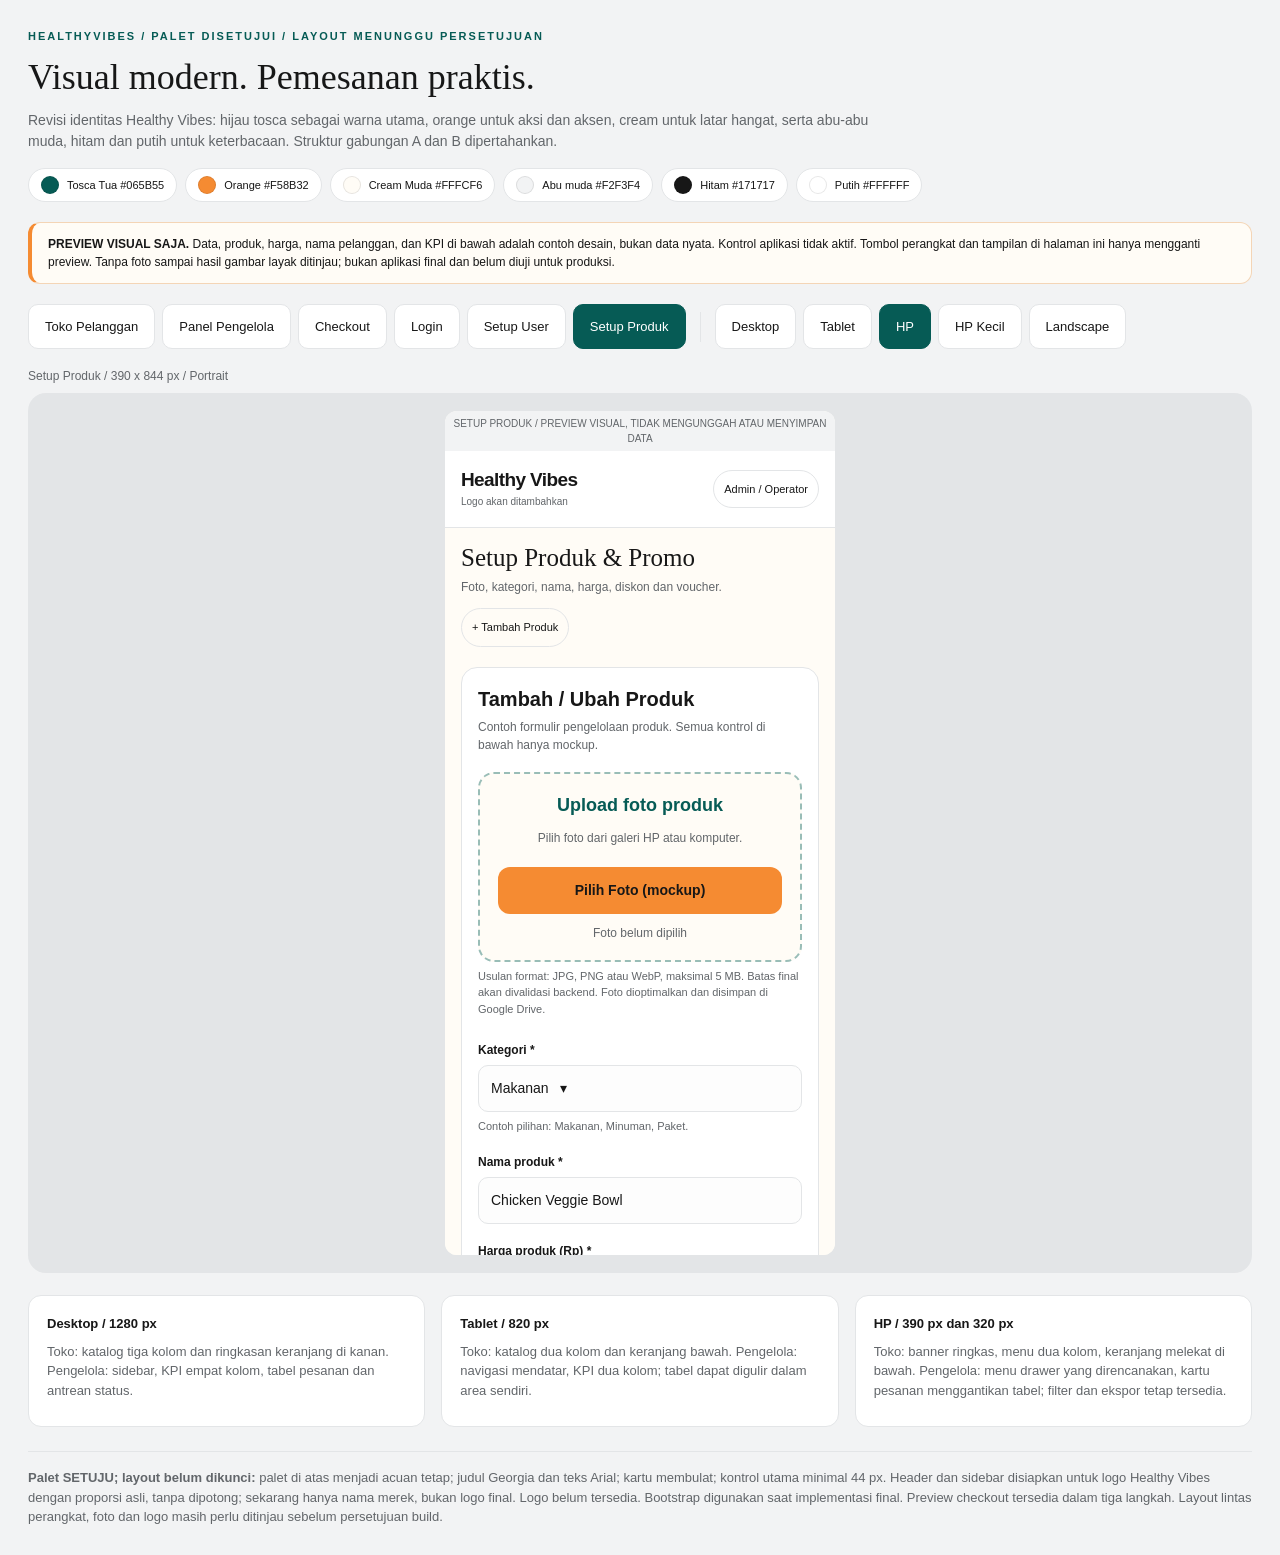
==== preview-gabungan-responsive.html @ 2e84231e "update update" ====
<!doctype html>
<html lang="id">
<head>
<meta charset="utf-8">
<meta name="viewport" content="width=device-width, initial-scale=1">
<title>HealthyVibes | Preview Gabungan Responsive</title>
<style>
:root{--green:#065b55;--orange:#f58b32;--ink:#171717;--muted:#62666a;--cream:#fffcf6;--line:#e3e5e7}
*{box-sizing:border-box}body{margin:0;font-family:Arial,Helvetica,sans-serif;background:#f2f3f4;color:var(--ink);line-height:1.5}
button{font:inherit;cursor:pointer}button:focus-visible{outline:3px solid var(--orange);outline-offset:3px}
.review{max-width:1440px;margin:auto;padding:28px}.eyebrow{font-size:11px;letter-spacing:2px;text-transform:uppercase;color:var(--green);font-weight:bold}
h1{font:36px/1.15 Georgia,serif;margin:12px 0}p{margin:8px 0}
.intro{max-width:850px;color:var(--muted);font-size:14px}.notice{padding:12px 16px;background:var(--cream);border:1px solid #f4d5b6;border-left:4px solid var(--orange);border-radius:12px;font-size:12px;margin:20px 0}
.toolbar{display:flex;gap:10px;align-items:center;flex-wrap:wrap;margin:18px 0}
.toolbar button{border:1px solid var(--line);background:white;border-radius:10px;padding:12px 16px;min-height:44px;font-size:13px;color:var(--ink)}
.toolbar button[aria-pressed=true]{background:var(--green);color:white;border-color:var(--green)}
.group{display:flex;gap:7px;flex-wrap:wrap}.separator{width:1px;height:30px;background:var(--line);margin:0 4px}
#size-label{font-size:12px;color:var(--muted)}.stage{padding:18px;background:#e3e5e7;border-radius:18px;overflow:hidden}
#frame-wrap{position:relative;margin:auto;max-width:100%}iframe{display:block;border:0;background:var(--cream);border-radius:12px;transform-origin:top left}
.notes{display:grid;grid-template-columns:repeat(3,1fr);gap:16px;margin-top:22px}.note{padding:18px;border:1px solid var(--line);border-radius:13px;background:white;font-size:13px}
.note strong{display:block;margin-bottom:6px}.note p{color:var(--muted)}
.baseline{margin-top:24px;padding-top:16px;border-top:1px solid var(--line);font-size:13px;color:var(--muted)}
.palette{display:flex;flex-wrap:wrap;gap:8px;margin:16px 0}.swatch{display:flex;align-items:center;gap:8px;background:white;border:1px solid var(--line);border-radius:20px;padding:7px 12px;font-size:11px}
.swatch i{width:18px;height:18px;border-radius:50%;background:var(--color);border:1px solid #00000018}
@media(max-width:650px){.review{padding:18px 12px}h1{font-size:28px}.notes{grid-template-columns:1fr}.stage{padding:8px}.separator{display:none}.toolbar button{padding:11px 12px}}
</style>
</head>
<body>
<main class="review">
  <div class="eyebrow">HealthyVibes / Palet Disetujui / Layout Menunggu Persetujuan</div>
  <h1>Visual modern. Pemesanan praktis.</h1>
  <p class="intro">Revisi identitas Healthy Vibes: hijau tosca sebagai warna utama, orange untuk aksi dan aksen, cream untuk latar hangat, serta abu-abu muda, hitam dan putih untuk keterbacaan. Struktur gabungan A dan B dipertahankan.</p>
  <div class="palette" aria-label="Palet warna yang disetujui">
    <span class="swatch"><i style="--color:#065b55"></i>Tosca Tua #065B55</span>
    <span class="swatch"><i style="--color:#f58b32"></i>Orange #F58B32</span>
    <span class="swatch"><i style="--color:#fffcf6"></i>Cream Muda #FFFCF6</span>
    <span class="swatch"><i style="--color:#f2f3f4"></i>Abu muda #F2F3F4</span>
    <span class="swatch"><i style="--color:#171717"></i>Hitam #171717</span>
    <span class="swatch"><i style="--color:#ffffff"></i>Putih #FFFFFF</span>
  </div>
  <div class="notice"><strong>PREVIEW VISUAL SAJA.</strong> Data, produk, harga, nama pelanggan, dan KPI di bawah adalah contoh desain, bukan data nyata. Kontrol aplikasi tidak aktif. Tombol perangkat dan tampilan di halaman ini hanya mengganti preview. Tanpa foto sampai hasil gambar layak ditinjau; bukan aplikasi final dan belum diuji untuk produksi.</div>
  <div class="toolbar">
    <div class="group" aria-label="Pilih tampilan">
      <button type="button" data-mode="shop" aria-pressed="true">Toko Pelanggan</button>
      <button type="button" data-mode="admin" aria-pressed="false">Panel Pengelola</button>
      <button type="button" data-mode="checkout" aria-pressed="false">Checkout</button>
      <button type="button" data-mode="login" aria-pressed="false">Login</button>
      <button type="button" data-mode="users" aria-pressed="false">Setup User</button>
      <button type="button" data-mode="productSetup" aria-pressed="false">Setup Produk</button>
    </div>
    <span class="separator"></span>
    <div class="group" aria-label="Pilih ukuran perangkat">
      <button type="button" data-device="desktop" aria-pressed="false">Desktop</button>
      <button type="button" data-device="tablet" aria-pressed="false">Tablet</button>
      <button type="button" data-device="mobile" aria-pressed="true">HP</button>
      <button type="button" data-device="small" aria-pressed="false">HP Kecil</button>
      <button type="button" id="rotate" aria-pressed="false">Landscape</button>
    </div>
  </div>
  <div id="checkout-tools" hidden>
    <p class="intro">Pilih langkah dan contoh skenario untuk menilai desain. Tidak ada data yang dikirim, pembayaran atau pesanan nyata.</p>
    <div class="toolbar">
      <div class="group" aria-label="Langkah checkout">
        <button type="button" data-step="1" aria-pressed="true">1. Penerima</button>
        <button type="button" data-step="2" aria-pressed="false">2. Pembayaran</button>
        <button type="button" data-step="3" aria-pressed="false">3. Tinjau Pesanan</button>
      </div>
      <div class="group" aria-label="Contoh skenario">
        <button type="button" data-scenario="preorder" aria-pressed="true">Preorder / Antar</button>
        <button type="button" data-scenario="direct" aria-pressed="false">Langsung / Ambil</button>
      </div>
    </div>
  </div>
  <p id="size-label" aria-live="polite"></p>
  <div class="stage"><div id="frame-wrap"><iframe id="preview" title="Preview toko pelanggan ukuran HP"></iframe></div></div>
  <div class="notes">
    <div class="note"><strong>Desktop / 1280 px</strong><p>Toko: katalog tiga kolom dan ringkasan keranjang di kanan. Pengelola: sidebar, KPI empat kolom, tabel pesanan dan antrean status.</p></div>
    <div class="note"><strong>Tablet / 820 px</strong><p>Toko: katalog dua kolom dan keranjang bawah. Pengelola: navigasi mendatar, KPI dua kolom; tabel dapat digulir dalam area sendiri.</p></div>
    <div class="note"><strong>HP / 390 px dan 320 px</strong><p>Toko: banner ringkas, menu dua kolom, keranjang melekat di bawah. Pengelola: menu drawer yang direncanakan, kartu pesanan menggantikan tabel; filter dan ekspor tetap tersedia.</p></div>
  </div>
  <div class="baseline"><strong>Palet SETUJU; layout belum dikunci:</strong> palet di atas menjadi acuan tetap; judul Georgia dan teks Arial; kartu membulat; kontrol utama minimal 44 px. Header dan sidebar disiapkan untuk logo Healthy Vibes dengan proporsi asli, tanpa dipotong; sekarang hanya nama merek, bukan logo final. Logo belum tersedia. Bootstrap digunakan saat implementasi final. Preview checkout tersedia dalam tiga langkah. Layout lintas perangkat, foto dan logo masih perlu ditinjau sebelum persetujuan build.</div>
</main>
<script>
// This script renders visual mockups only; it has no order or database operations.
const shared = `
  :root{--green:#065b55;--orange:#f58b32;--ink:#171717;--muted:#62666a;--cream:#fffcf6;--line:#e3e5e7}
  *{box-sizing:border-box}body{margin:0;background:var(--cream);color:var(--ink);font:14px/1.5 Arial,Helvetica,sans-serif}
  h1,h2,h3,p{margin:0}small{font-size:12px;color:var(--muted)}.brand{font:26px Georgia,serif;letter-spacing:-1px}
  .header{display:flex;align-items:center;justify-content:space-between;gap:12px;padding:18px 28px;background:#fffdf7;border-bottom:1px solid var(--line)}
  .nav{display:flex;gap:24px;font-size:13px}.pill{border:1px solid var(--line);border-radius:24px;padding:10px 15px;font-size:12px}
  .mock-label{background:#e9efdf;text-align:center;font-size:10px;padding:5px;color:#466039}
  .content{max-width:1200px;margin:auto;padding:26px}.hero{background:var(--green);color:#fffdf0;border-radius:20px;padding:25px 30px;margin-bottom:22px}
  .hero small{color:#d7e5be;letter-spacing:1.5px;text-transform:uppercase;font-size:10px}.hero h1{font:36px/1.12 Georgia,serif;margin:8px 0}.hero p{font-size:13px;color:#e0e9d7}
  .layout{display:grid;grid-template-columns:minmax(0,1fr) 290px;gap:24px;align-items:start}
  .controls{display:flex;align-items:center;gap:12px;flex-wrap:wrap;margin-bottom:10px}.toggle{display:flex;border:1px solid var(--line);background:white;padding:4px;border-radius:12px}
  .choice{padding:11px 16px;min-height:44px;border-radius:8px;font-size:13px}.active{background:var(--green);color:white}.delivery{font-size:12px;color:var(--green)}
  .cutoff{padding:10px 12px;background:#f5ecd8;border-radius:10px;font-size:12px;color:#655334;margin-bottom:16px}
  .search{padding:13px 15px;border:1px solid var(--line);border-radius:12px;background:white;color:var(--muted);margin-bottom:12px;min-height:46px}
  .chips{display:flex;gap:8px;flex-wrap:wrap;margin-bottom:20px}.chip{border:1px solid var(--line);border-radius:22px;padding:11px 15px;font-size:12px;min-height:44px;background:white}
  .chip.selected{background:#e8efdc;border-color:#ccdbbe;color:var(--green);font-weight:bold}
  .section-title{display:flex;justify-content:space-between;gap:10px;align-items:center;margin-bottom:12px}.section-title h2{font-size:20px}
  .products{display:grid;grid-template-columns:repeat(3,minmax(0,1fr));gap:12px}
  .product{border:1px solid var(--line);border-radius:14px;background:#fffdf8;padding:18px;min-width:0}
  .category{font-size:10px;text-transform:uppercase;letter-spacing:1px;color:var(--green)}
  .product h3{font-size:16px;line-height:1.4;margin:8px 0}.product p{font-size:12px;color:var(--muted);margin-bottom:15px}
  .price{display:flex;align-items:center;justify-content:space-between;gap:5px;font-size:14px;font-weight:bold}
  .plus{display:grid;place-items:center;min-width:44px;height:44px;border-radius:12px;background:#e7efdb;color:var(--green);font-size:23px}
  .basket{border:1px solid var(--line);border-radius:16px;background:white;padding:20px;position:sticky;top:16px}
  .basket h2{font:23px Georgia,serif;margin-bottom:18px}.basket-line{display:flex;justify-content:space-between;gap:12px;font-size:13px;padding:10px 0;border-bottom:1px solid var(--line)}
  .total{display:flex;justify-content:space-between;margin:16px 0 4px}.cta{display:block;text-align:center;border-radius:12px;background:var(--green);color:white;padding:13px 16px;font-weight:bold;margin-top:16px;min-height:46px}
  .payment{font-size:12px;color:var(--muted);margin-top:18px}.mobile-cart,.mobile-nav{display:none}
  .admin-shell{display:grid;grid-template-columns:205px minmax(0,1fr);min-height:100vh}.sidebar{background:var(--green);color:white;padding:24px 16px}
  .sidebar .brand{margin-bottom:34px}.side-item{padding:13px;border-radius:10px;margin-bottom:8px;font-size:13px}.side-item.on{background:#ffffff1c;font-weight:bold}
  .admin-content{padding:28px;min-width:0}.admin-heading{display:flex;justify-content:space-between;gap:12px;align-items:center;margin-bottom:20px}
  .admin-heading h1{font:30px Georgia,serif}.admin-heading p{font-size:12px;color:var(--muted);margin-top:6px}
  .kpis{display:grid;grid-template-columns:repeat(4,minmax(0,1fr));gap:12px;margin-bottom:22px}
  .kpi{padding:18px;background:white;border:1px solid var(--line);border-radius:14px}.kpi strong{font-size:25px;display:block;margin-top:8px}.kpi small{display:block}
  .work{display:grid;grid-template-columns:minmax(0,1fr) 240px;gap:20px}.panel{background:white;border:1px solid var(--line);border-radius:14px;padding:18px;min-width:0}
  .panel h2{font-size:18px;margin-bottom:14px}.filters{display:flex;gap:8px;flex-wrap:wrap;margin-bottom:15px}
  .filter{font-size:12px;min-height:44px;padding:12px;border:1px solid var(--line);border-radius:8px}
  .table-wrap{overflow-x:auto}table{width:100%;border-collapse:collapse;white-space:nowrap;font-size:12px}th,td{padding:14px 10px;text-align:left;border-bottom:1px solid var(--line)}
  th{background:#f4f6ee;color:#56664f}.badge{background:#eaf0dd;color:#426137;border-radius:16px;padding:5px 9px;font-size:11px}.badge.wait{background:#fff1d4;color:#7c5d1d}
  .queue{padding:14px;background:#f7f8f0;border:1px solid var(--line);border-radius:10px;margin-bottom:10px}.queue b{font-size:13px;display:block}.queue small{display:block;margin-top:5px}
  .admin-cards,.compact-header,.tablet-nav{display:none}
  @media(max-width:1050px){.products{grid-template-columns:repeat(2,minmax(0,1fr))}.layout{grid-template-columns:1fr}.basket{display:none}
  .content{padding-bottom:125px}.mobile-cart{position:fixed;bottom:48px;left:18px;right:18px;padding:12px 16px;display:flex;justify-content:space-between;gap:12px;align-items:center;background:var(--green);color:white;border-radius:13px}
  .mobile-cart small{color:#e1ead6;font-size:11px}.mobile-cart .continue{background:#ffffff19;padding:10px 14px;min-height:44px;border-radius:9px;font-size:12px;font-weight:bold}
  .mobile-nav{display:flex;position:fixed;bottom:0;left:0;right:0;height:48px;align-items:center;justify-content:space-around;background:#fffdf7;border-top:1px solid var(--line);font-size:12px}
  .admin-shell{grid-template-columns:1fr}.sidebar{display:none}.tablet-nav{display:flex;gap:20px;padding:13px 24px;background:var(--green);color:white;font-size:12px;flex-wrap:wrap}
  .kpis{grid-template-columns:repeat(2,minmax(0,1fr))}.work{grid-template-columns:1fr}.admin-content{padding:22px}.nav{gap:14px}.compact-header{display:flex;padding:18px 24px;justify-content:space-between;border-bottom:1px solid var(--line)}
  }
  @media(max-width:600px){.header{padding:16px}.brand{font-size:23px}.nav{display:none}.pill{font-size:11px;padding:10px}
  .content{padding:16px 14px 142px}.hero{padding:19px 20px;border-radius:16px;margin-bottom:18px}.hero h1{font-size:30px}.hero p{font-size:12px}
  .choice{padding:11px 12px;font-size:12px}.toggle{width:100%}.choice{flex:1;text-align:center}.delivery{padding:4px 0}
  .product{padding:12px}.product h3{font-size:14px}.product p{font-size:11px}.price{font-size:12px}.section-title h2{font-size:18px}
  .section-title small{font-size:10px}.chips{gap:6px}.chip{padding:10px 12px;font-size:11px}.cutoff{font-size:11px}
  .mobile-cart{left:10px;right:10px}.mobile-cart b{font-size:13px}.mobile-cart .continue{padding:11px 12px}
  .tablet-nav{display:none}.compact-header{padding:16px}.admin-content{padding:16px}.admin-heading{align-items:start}.admin-heading h1{font-size:25px}
  .kpi{padding:14px}.kpi strong{font-size:21px}.kpi small{font-size:11px}.table-wrap{display:none}.admin-cards{display:grid;gap:12px}
  .order-card{border:1px solid var(--line);border-radius:12px;padding:14px}.order-top{display:flex;justify-content:space-between;gap:8px;align-items:center;font-size:13px}
  .order-card p{margin:8px 0;font-size:12px}.order-card small{font-size:11px}.order-action{min-height:44px;display:flex;align-items:center;color:var(--green);font-size:12px;font-weight:bold;margin-top:8px}
  .panel{padding:14px}.admin-content .payment{font-size:11px}.filter{flex:1;min-width:110px}
  }
  @media(max-width:350px){.price{flex-wrap:wrap}.price .plus{margin-left:auto}.product h3{font-size:13px}.chips{gap:4px}.chip{padding:10px}.hero h1{font-size:27px}}
  .brand{display:flex;flex-direction:column;justify-content:center;flex-shrink:0;min-height:44px;font:700 21px/1.15 Arial,Helvetica,sans-serif;letter-spacing:-.6px}
  .brand .brand-note{font:10px/1.4 Arial,Helvetica,sans-serif;letter-spacing:0;color:var(--muted);margin-top:4px}
  .brand img{max-width:150px;max-height:48px;object-fit:contain}
  .header,.compact-header,.mobile-nav{background:white}
  .mock-label{background:#f2f3f4;color:var(--muted)}
  .hero{color:white;border-top:4px solid var(--orange)}
  .hero small{color:white}.hero p{color:#e5f5f3}
  .cutoff{background:var(--cream);color:#7b4011;border:1px solid #f4d5b6;border-left:4px solid var(--orange)}
  .chip.selected{background:#e1f3f0;border-color:#a7d6d1}
  .product{background:white}.plus{background:var(--orange);color:var(--ink)}
  .cta{background:var(--orange);color:var(--ink)}
  .sidebar .brand-note{color:#e5f5f3}.side-item.on{border-left:3px solid var(--orange)}
  th,.queue{background:#f2f3f4}th{color:var(--muted)}
  .badge{background:#e1f3f0;color:#08635e}.badge.wait{background:#fff0df;color:#7b4011}
  .mobile-cart small{color:#e5f5f3}.mobile-cart .continue{background:var(--orange);color:var(--ink)}
  .mobile-nav b{color:var(--green)}
  @media(max-width:600px){.brand{font-size:19px}.brand img{max-width:130px;max-height:44px}}
  .checkout-content{max-width:1050px}.checkout-title{font:30px Georgia,serif;margin-bottom:8px}
  .progress{display:flex;gap:10px;flex-wrap:wrap;margin:18px 0}.progress span{padding:10px 12px;border:1px solid var(--line);border-radius:20px;font-size:12px;background:white}
  .progress .current{background:var(--green);color:white;border-color:var(--green)}
  .checkout-layout{display:grid;grid-template-columns:minmax(0,1fr) 290px;gap:22px;align-items:start}
  .checkout-panel{padding:22px;background:white;border:1px solid var(--line);border-radius:16px}
  .checkout-panel h2{font-size:20px;margin-bottom:16px}.fields{display:grid;grid-template-columns:1fr 1fr;gap:16px}
  .field{font-size:12px;min-width:0}.field b{display:block;margin-bottom:6px}.field.wide{grid-column:1/-1}
  .input-demo{border:1px solid var(--line);border-radius:10px;min-height:46px;padding:12px;font-size:14px;background:#fdfdfd}
  .input-demo.address{min-height:78px}.hint{font-size:11px;color:var(--muted);margin-top:6px}
  .option{padding:15px;border:1px solid var(--line);border-radius:12px;margin-bottom:12px}.option.selected{border:2px solid var(--green);background:#f3faf8}
  .option b{display:block;font-size:14px}.option p{font-size:12px;color:var(--muted);margin-top:5px}
  .option.unavailable{background:#f2f3f4}.checkout-summary{background:white;border:1px solid var(--line);padding:20px;border-radius:16px}
  .checkout-summary h2{font-size:18px;margin-bottom:14px}.summary-item{padding:11px 0;border-bottom:1px solid var(--line);font-size:13px}
  .summary-row{display:flex;justify-content:space-between;gap:10px;padding:8px 0;font-size:13px}.summary-row.grand{font-weight:bold;font-size:17px;border-top:1px solid var(--line);margin-top:8px;padding-top:14px}
  .review-section{border-bottom:1px solid var(--line);padding:14px 0}.review-section b{display:block;font-size:13px}.review-section p{font-size:13px;margin:5px 0}
  .checkout-actions{display:flex;gap:10px;margin-top:18px}.checkout-actions span{padding:12px 16px;min-height:46px;border:1px solid var(--line);border-radius:10px;text-align:center;font-size:13px}
  .checkout-actions .forward{background:var(--orange);color:var(--ink);border-color:var(--orange);font-weight:bold;flex:1}
  .privacy{font-size:11px;color:var(--muted);margin-top:14px}
  @media(max-width:800px){.checkout-layout{grid-template-columns:1fr}.checkout-summary{order:2}}
  @media(max-width:600px){.checkout-content{padding-bottom:24px}.checkout-title{font-size:26px}.checkout-panel,.checkout-summary{padding:16px}.fields{grid-template-columns:1fr}.progress{gap:6px}.progress span{padding:8px;font-size:11px}}
  .login-layout{display:grid;grid-template-columns:1fr 1fr;gap:40px;max-width:960px;margin:40px auto;padding:26px;align-items:center}
  .login-story{background:var(--green);border-top:4px solid var(--orange);color:white;padding:36px;border-radius:20px}
  .login-story h1{font:34px/1.2 Georgia,serif;margin:18px 0}.login-story p{font-size:14px;color:#e5f5f3}
  .login-story .brand-note{color:#e5f5f3}.login-form h2{font:28px Georgia,serif;margin-bottom:12px}
  .login-form .field{margin-top:18px}.login-form .cta{margin-top:22px}
  .user-layout{display:grid;grid-template-columns:minmax(0,1fr) 330px;gap:20px;align-items:start}
  .account-actions{display:flex;gap:8px;flex-wrap:wrap;margin-top:10px}
  .account-actions span{min-height:44px;display:flex;align-items:center;padding:8px 10px;border:1px solid var(--line);border-radius:8px;font-size:12px}
  .users-form .field{margin-bottom:15px}.role-note{padding:12px;background:var(--cream);border:1px solid var(--line);border-radius:10px;font-size:12px}
  @media(max-width:1050px){.user-layout{grid-template-columns:1fr}}
  @media(max-width:600px){.login-layout{grid-template-columns:1fr;padding:16px;margin:0;gap:20px}.login-story{padding:22px}.login-story h1{font-size:27px;margin:12px 0}}
  .product-setup{max-width:1180px;margin:auto}.product-editor{display:grid;grid-template-columns:280px minmax(0,1fr);gap:24px}
  .upload-area{border:2px dashed #99bdb7;border-radius:16px;background:var(--cream);padding:26px 18px;text-align:center;min-height:210px;display:flex;flex-direction:column;justify-content:center}
  .upload-area strong{font-size:18px;color:var(--green)}.upload-area p{font-size:12px;color:var(--muted);margin:10px 0}
  .upload-area .cta{margin:10px 0}.product-editor .field{margin-bottom:18px}
  .catalog-preview{margin-top:22px;padding-top:18px;border-top:1px solid var(--line)}
  .catalog-preview h3{font-size:14px;margin-bottom:12px}.product-setup .product{background:var(--cream)}
  .setup-list{margin-top:24px}.setup-list .table-wrap{display:block}.editor-title{margin-bottom:18px}
  .editor-title h2{margin-bottom:4px}.editor-title p{font-size:12px;color:var(--muted)}
  @media(max-width:800px){.product-editor{grid-template-columns:1fr}.upload-area{min-height:170px}}
  @media(max-width:600px){.setup-list .table-wrap{display:none}.product-setup .admin-heading{flex-wrap:wrap}.upload-area{padding:18px}}
  .promo-box{border:1px solid var(--line);border-left:4px solid var(--orange);border-radius:12px;padding:16px;margin:18px 0;background:var(--cream)}
  .promo-box h3{font-size:16px;margin-bottom:8px}.promo-fields{display:grid;grid-template-columns:1fr 1fr;gap:12px}
  .promo-fields .field{margin-bottom:0}.old-price{font-size:12px;color:var(--muted);text-decoration:line-through}.promo-price{color:var(--green)}
  @media(max-width:600px){.promo-fields{grid-template-columns:1fr}}
`;
const brand = '<span class="brand" aria-label="Healthy Vibes, logo akan ditambahkan">Healthy Vibes<span class="brand-note">Logo akan ditambahkan</span></span>';
const products = [
  ['Makanan','Chicken Veggie Bowl','Nasi merah dan sayuran','Rp35.000'],
  ['Minuman','Green Fresh Juice','Apel dan bayam','Rp22.000'],
  ['Paket','Bowl + Fresh Juice','Makan dan minum praktis','Rp57.000'],
  ['Makanan','Salad Sayur Segar','Sayur dengan dressing terpisah','Rp28.000']
];
const orders = [
  ['HV-001','Dina','Langsung / Antar','Rp57.000','Diproses',''],
  ['HV-002','Rian','Preorder / Ambil','Rp35.000','Belum lunas','wait'],
  ['HV-003','Sari','Langsung / Ambil','Rp22.000','Siap diambil','']
];
function shop(){
return `<div class="mock-label">DATA CONTOH UNTUK DESAIN</div>
<header class="header">${brand}<nav class="nav"><b>Menu</b><span>Pesanan saya</span><span>Bantuan</span></nav><span class="pill">Diantar / Ambil sendiri</span></header>
<main class="content">
<section class="hero"><small>Makanan &amp; minuman sehat</small><h1>Sehat itu bisa nikmat.</h1><p>Pilih menu favorit. Pesan hari ini atau siapkan untuk besok.</p></section>
<div class="layout"><section>
<div class="controls"><div class="toggle"><span class="choice active">Pesan langsung</span><span class="choice">Preorder besok</span></div><span class="delivery">Diantar &middot; Atur alamat &gt;</span></div>
<div class="cutoff">Preorder besok ditutup <b>17.00 waktu toko</b>. Dibayar di muka.</div>
<div class="search">Cari makanan atau minuman...</div>
<div class="chips"><span class="chip selected">Semua</span><span class="chip">Makanan</span><span class="chip">Minuman</span><span class="chip">Paket</span></div>
<div class="section-title"><h2>Menu pilihan</h2><small>Contoh produk &amp; harga</small></div>
<div class="products">${products.map(p=>`<article class="product"><span class="category">${p[0]}</span><h3>${p[1]}</h3><p>${p[2]}</p><div class="price"><b>${p[3]}</b><span class="plus">+</span></div></article>`).join('')}</div>
<p class="payment">Transfer bank / QRIS manual atau bayar saat diterima / diambil. Pembayaran manual diverifikasi pengelola. Ketersediaan mengikuti stok dan kuota.</p>
</section><aside class="basket"><h2>Keranjang Anda</h2><small>Contoh ringkasan pesanan</small>
<div class="basket-line"><span>1 &times; Chicken Bowl</span><b>Rp35.000</b></div><div class="basket-line"><span>1 &times; Green Juice</span><b>Rp22.000</b></div>
<div class="total"><b>Subtotal</b><b>Rp57.000</b></div><small>Ongkir dihitung setelah alamat dipilih.</small><span class="cta">Lanjut checkout &gt;</span><p class="payment">Tahap berikut: data penerima, antar/ambil, pembayaran, lalu tinjau pesanan.</p></aside></div>
</main><div class="mobile-cart"><div><b>2 item &middot; Rp57.000</b><br><small>Contoh subtotal, belum ongkir</small></div><span class="continue">Keranjang &gt;</span></div>
<nav class="mobile-nav"><b>Menu</b><span>Pesanan</span><span>Bantuan</span></nav>`;
}
function admin(){
return `<div class="mock-label">PANEL PENGELOLA / SEMUA KPI DAN PESANAN ADALAH CONTOH</div>
<div class="admin-shell"><aside class="sidebar">${brand}${['Dashboard','Pesanan','Produk & Stok','Laporan','Setup User','Pengaturan','Keluar'].map((x,i)=>`<div class="side-item ${i===0?'on':''}">${x}</div>`).join('')}<small style="color:#e5f5f3">Contoh tampilan Admin. Menu final mengikuti izin pengguna.</small></aside>
<div><header class="compact-header">${brand}<span class="pill">Menu &equiv;</span></header>
<nav class="tablet-nav"><b>Dashboard</b><span>Pesanan</span><span>Produk &amp; Stok</span><span>Laporan</span><span>Setup User</span><span>Pengaturan</span><span>Keluar</span></nav>
<main class="admin-content"><div class="admin-heading"><div><h1>Ringkasan toko</h1><p>Operasional hari ini &middot; waktu lokal toko</p></div><span class="pill">Pengelola</span></div>
<div class="kpis">${[['Pesanan hari ini','12','Contoh seluruh status'],['Preorder besok','8','Contoh pesanan H-1'],['Belum lunas','3','Perlu verifikasi'],['Penjualan lunas','Rp420.000','Contoh total terverifikasi']].map(k=>`<div class="kpi"><small>${k[0]}</small><strong>${k[1]}</strong><small>${k[2]}</small></div>`).join('')}</div>
<div class="work"><section class="panel"><h2>Pesanan terbaru</h2><div class="filters"><span class="filter">Cari nomor / nama...</span><span class="filter">Periode: Hari ini</span><span class="filter">Status: Semua</span><span class="filter">Jenis: Semua</span><span class="filter">Urut: Terbaru</span><span class="filter">PDF / Excel</span></div>
<div class="table-wrap"><table><thead><tr><th>Pesanan</th><th>Pelanggan</th><th>Jenis</th><th>Total</th><th>Status</th><th>Aksi</th></tr></thead><tbody>${orders.map(o=>`<tr><td>${o[0]}</td><td>${o[1]}</td><td>${o[2]}</td><td>${o[3]}</td><td><span class="badge ${o[5]}">${o[4]}</span></td><td>Detail &gt;</td></tr>`).join('')}</tbody></table></div>
<div class="admin-cards">${orders.map(o=>`<article class="order-card"><div class="order-top"><b>${o[0]} &middot; ${o[1]}</b><span class="badge ${o[5]}">${o[4]}</span></div><p>${o[2]} &middot; <b>${o[3]}</b></p><small>Data contoh, bukan transaksi nyata</small><span class="order-action">Lihat detail / kelola &gt;</span></article>`).join('')}</div>
<p class="payment">Menampilkan 3 contoh pesanan. Hapus/ubah sesuai izin; riwayat transaksi tetap tersimpan. Ekspor mengikuti filter dan hak akses.</p></section>
<aside class="panel"><h2>Prioritas operasional</h2><div class="queue"><b>Verifikasi pembayaran</b><small>3 contoh pesanan perlu diperiksa.</small></div><div class="queue"><b>Siapkan preorder besok</b><small>Batas masuk 17.00 waktu toko.</small></div><div class="queue"><b>Periksa stok &amp; kuota</b><small>Pisahkan stok langsung dan kuota preorder.</small></div><p class="payment">Status pembayaran dan pemenuhan ditampilkan terpisah pada detail pesanan.</p></aside></div></main></div></div>`;
}
function checkout(){
  const pre=scenario==='preorder';
  const receipt=pre?'Diantar ke alamat':'Ambil sendiri di toko';
  const payment=pre?'Transfer bank / QRIS manual':'Bayar saat diambil';
  const total=pre?'Rp67.000':'Rp57.000';
  const summary=`<aside class="checkout-summary"><h2>Ringkasan pesanan</h2><small>Seluruh nilai adalah contoh desain</small>
    <div class="summary-item">1 &times; Chicken Veggie Bowl<br><b>Rp35.000</b></div>
    <div class="summary-item">1 &times; Green Fresh Juice<br><b>Rp22.000</b></div>
    <div class="summary-row"><span>Subtotal</span><b>Rp57.000</b></div>
    <div class="promo-box"><h3>Punya voucher?</h3><div class="input-demo">Masukkan kode voucher</div><span class="cta">Gunakan (mockup)</span><p class="hint">Voucher tidak dapat digabung dengan diskon produk. Belum ada voucher diterapkan. Syarat dan potongan diverifikasi backend pada aplikasi final.</p></div>
    <div class="summary-row"><span>Ongkir contoh</span><b>${pre?'Rp10.000':'Rp0'}</b></div>
    <div class="summary-row grand"><span>Total contoh</span><b>${total}</b></div>
    <p class="payment">${pre?'Preorder besok, diantar.':'Pesanan langsung, ambil sendiri.'} Total final dihitung backend sesuai produk, alamat, dan tarif toko.</p></aside>`;
  let body='';
  if(checkoutStep===1)body=`<h2>Data penerima</h2><div class="fields">
    <div class="field"><b>Nama penerima *</b><div class="input-demo">Pelanggan Contoh</div></div>
    <div class="field"><b>Nomor HP *</b><div class="input-demo">08xx xxxx xxxx</div><p class="hint">Digunakan untuk koordinasi pesanan.</p></div>
    <div class="field wide"><b>Cara menerima pesanan</b><div class="toggle"><span class="choice ${pre?'active':''}">Diantar</span><span class="choice ${pre?'':'active'}">Ambil sendiri</span></div></div>
    ${pre?`<div class="field wide"><b>Wilayah pengantaran *</b><div class="input-demo">Wilayah contoh &middot; ongkir Rp10.000</div></div>
    <div class="field wide"><b>Alamat lengkap *</b><div class="input-demo address">Alamat contoh, nomor rumah dan patokan.</div><p class="hint">Alamat wajib untuk pengantaran; wilayah harus dilayani toko.</p></div>`:
    `<div class="field wide"><b>Lokasi pengambilan</b><div class="input-demo">Healthy Vibes &middot; alamat toko akan diatur</div><p class="hint">Tidak perlu alamat pengantaran. Jam layanan mengikuti pengaturan toko.</p></div>`}
    <div class="field wide"><b>Waktu penerimaan</b><div class="input-demo">${pre?'Besok &middot; slot contoh 11.00-12.00':'Hari ini &middot; slot tersedia dari toko'}</div><p class="hint">Slot dan jam operasional ini usulan, belum ditetapkan.</p></div>
    <div class="field wide"><b>Catatan (opsional)</b><div class="input-demo address">Contoh: dressing dipisah.</div></div></div>`;
  if(checkoutStep===2)body=`<h2>Pilih pembayaran</h2>
    <div class="option ${pre?'selected':''}"><b>Transfer bank / QRIS manual</b><p>Instruksi rekening atau QRIS toko ditampilkan setelah pesanan tersimpan. Bukan pembayaran otomatis.</p></div>
    <div class="option ${pre?'unavailable':'selected'}"><b>Bayar saat ${pre?'diterima / diambil':'diambil'}</b><p>${pre?'Tidak tersedia untuk preorder: pembayaran wajib di muka.':'Tersedia untuk pesanan langsung; pengelola mencatat pembayaran yang benar-benar diterima.'}</p></div>
    <div class="cutoff">${pre?'Preorder untuk besok ditutup pukul 17.00 waktu toko.':'Pesanan langsung mengikuti stok dan jam layanan.'}</div>
    <p class="payment">Bukti transfer tidak otomatis membuat pesanan lunas. Pengelola harus memeriksa transaksi masuk. Batas pembayaran dan penahanan stok/kuota perlu disepakati dalam blueprint.</p>`;
  if(checkoutStep===3)body=`<h2>Tinjau sebelum memesan</h2>
    <div class="review-section"><b>Penerima</b><p>Pelanggan Contoh &middot; 08xx xxxx xxxx</p></div>
    <div class="review-section"><b>${receipt}</b><p>${pre?'Alamat contoh dalam wilayah yang dilayani.':'Alamat dan petunjuk lokasi toko akan ditampilkan.'}</p></div>
    <div class="review-section"><b>${pre?'Preorder besok':'Pesanan langsung hari ini'}</b><p>${pre?'Slot contoh 11.00-12.00, waktu lokal toko.':'Slot pengambilan mengikuti konfirmasi toko.'}</p></div>
    <div class="review-section"><b>Pembayaran: ${payment}</b><p>${pre?'Status awal belum lunas; instruksi pembayaran ditampilkan setelah tersimpan.':'Status awal belum lunas; dibayar saat diambil.'}</p></div>
    <div class="cutoff" style="margin-top:16px">Setelah tersimpan, pelanggan mendapat nomor pesanan dan akses status pribadi. Status pemenuhan dan pembayaran ditampilkan terpisah.</div>
    <p class="privacy">Kebijakan perubahan, pembatalan dan pembayaran perlu ditetapkan sebelum build. Pada aplikasi final, pelanggan dapat kembali memperbaiki data sebelum konfirmasi.</p>`;
  return `<div class="mock-label">CHECKOUT CONTOH / TIDAK ADA PESANAN ATAU PEMBAYARAN NYATA</div>
    <header class="header">${brand}<span class="pill">Checkout</span></header><main class="content checkout-content">
    <h1 class="checkout-title">Selesaikan pesanan Anda.</h1><small>${pre?'Contoh preorder / antar':'Contoh pesanan langsung / ambil sendiri'}</small>
    <nav class="progress">${['Penerima','Pembayaran','Tinjau pesanan'].map((s,i)=>`<span class="${checkoutStep===i+1?'current':''}">${i+1}. ${s}</span>`).join('')}</nav>
    <div class="checkout-layout"><section class="checkout-panel">${body}
    <div class="checkout-actions"><span>Kembali</span><span class="forward">${checkoutStep===3?'Buat pesanan (mockup)':'Lanjut (mockup)'}</span></div>
    <p class="privacy">Kontrol di dalam mockup tidak aktif. Ganti langkah melalui tombol di atas preview. Data pribadi tidak disimpan di halaman ini.</p>
    </section>${summary}</div></main>`;
}
function login(){
  return `<div class="mock-label">PREVIEW LOGIN / TIDAK MEMERIKSA ATAU MENYIMPAN PASSWORD</div>
    <main class="login-layout"><section class="login-story">${brand}<h1>Kelola toko.<br>Layani dengan baik.</h1><p>Akses operasional Healthy Vibes untuk Admin, Operator dan Viewer sesuai izin.</p></section>
    <section class="checkout-panel login-form"><h2>Masuk ke akun Anda</h2><small>Gunakan akun yang dibuat admin melalui Setup User.</small>
    <div class="field"><b>Username</b><div class="input-demo">Username Anda</div></div>
    <div class="field"><b>Password</b><div class="input-demo">Password Anda</div></div>
    <span class="cta">Masuk (mockup)</span>
    <p class="payment">Lupa password? Hubungi admin untuk pemulihan akun.</p>
    <p class="privacy">Rencana aplikasi final: verifikasi backend, pembatasan percobaan login, sesi kedaluwarsa dan logout. Tampilan ini bukan login aktif.</p></section></main>`;
}
function users(){
  const accounts=[['Admin Contoh','admin.contoh','Admin'],['Operator Contoh','operator.contoh','Operator'],['Viewer Contoh','viewer.contoh','Viewer']];
  return `<div class="mock-label">SETUP USER / CONTOH AKUN, BUKAN DATA PENGGUNA NYATA</div>
    <header class="header">${brand}<span class="pill">Admin &middot; Keluar</span></header>
    <main class="admin-content"><div class="admin-heading"><div><h1>Setup User</h1><p>Kelola akun dan level pengguna &middot; hanya Admin</p></div><span class="pill">+ Tambah User</span></div>
    <div class="user-layout"><section class="panel"><h2>Daftar pengguna</h2>
    <div class="filters"><span class="filter">Cari nama / username...</span><span class="filter">Level: Semua</span><span class="filter">Status: Aktif</span></div>
    <div class="table-wrap"><table><thead><tr><th>Nama</th><th>Username</th><th>Level</th><th>Status</th><th>Aksi</th></tr></thead><tbody>
    ${accounts.map(a=>`<tr><td>${a[0]}</td><td>${a[1]}</td><td>${a[2]}</td><td><span class="badge">Aktif</span></td><td>Ubah / Reset / Nonaktifkan</td></tr>`).join('')}</tbody></table></div>
    <div class="admin-cards">${accounts.map(a=>`<article class="order-card"><div class="order-top"><b>${a[0]}</b><span class="badge">${a[2]}</span></div><p>${a[1]} &middot; Aktif</p><div class="account-actions"><span>Ubah</span><span>Reset Password</span><span>Nonaktifkan</span></div></article>`).join('')}</div>
    <p class="privacy">Rencana keamanan: perubahan izin dan penonaktifan diperiksa backend; admin aktif terakhir tidak boleh dinonaktifkan atau diturunkan levelnya. Riwayat perubahan disimpan.</p></section>
    <aside class="checkout-panel users-form"><h2>Tambah / Ubah User</h2>
    <div class="field"><b>Nama lengkap *</b><div class="input-demo">Nama pengguna</div></div>
    <div class="field"><b>Username unik *</b><div class="input-demo">username.pengguna</div></div>
    <div class="field"><b>Level *</b><div class="input-demo">Operator &middot; contoh pilihan</div></div>
    <div class="field"><b>Status akun</b><div class="input-demo">Aktif</div></div>
    <div class="role-note"><b>Admin:</b> seluruh fitur dan Setup User.<br><b>Operator:</b> produk, stok, pesanan dan pembayaran sesuai izin.<br><b>Viewer:</b> dashboard dan laporan, tanpa mengubah data.</div>
    <p class="privacy">Alur pemberian password awal dan reset akan ditetapkan dalam blueprint keamanan. Password lama tidak ditampilkan atau dibagikan dalam daftar.</p>
    <span class="cta">Simpan User (mockup)</span><p class="privacy">Tidak ada akun yang dibuat. Kontrol di dalam preview tidak aktif.</p></aside></div></main>`;
}
function productSetup(){
  return `<div class="mock-label">SETUP PRODUK / PREVIEW VISUAL, TIDAK MENGUNGGAH ATAU MENYIMPAN DATA</div>
    <header class="header">${brand}<span class="pill">Admin / Operator</span></header>
    <main class="admin-content product-setup">
    <div class="admin-heading"><div><h1>Setup Produk &amp; Promo</h1><p>Foto, kategori, nama, harga, diskon dan voucher.</p></div><span class="pill">+ Tambah Produk</span></div>
    <section class="checkout-panel">
    <div class="editor-title"><h2>Tambah / Ubah Produk</h2><p>Contoh formulir pengelolaan produk. Semua kontrol di bawah hanya mockup.</p></div>
    <div class="product-editor"><div>
      <div class="upload-area"><strong>Upload foto produk</strong><p>Pilih foto dari galeri HP atau komputer.</p><span class="cta">Pilih Foto (mockup)</span><small>Foto belum dipilih</small></div>
      <p class="hint">Usulan format: JPG, PNG atau WebP, maksimal 5 MB. Batas final akan divalidasi backend. Foto dioptimalkan dan disimpan di Google Drive.</p>
    </div><div>
      <div class="field"><b>Kategori *</b><div class="input-demo">Makanan &nbsp; &#9662;</div><p class="hint">Contoh pilihan: Makanan, Minuman, Paket.</p></div>
      <div class="field"><b>Nama produk *</b><div class="input-demo">Chicken Veggie Bowl</div></div>
      <div class="field"><b>Harga produk (Rp) *</b><div class="input-demo">35.000</div><p class="hint">Harga dalam rupiah, bukan teks bebas. Nilai ini hanya contoh.</p></div>
      <div class="promo-box"><h3>Diskon produk (opsional)</h3><p class="hint">Usulan pengaturan, belum aturan final. Contoh diskon 10% dari Rp35.000 menjadi Rp31.500.</p>
      <div class="promo-fields">
      <div class="field"><b>Status diskon</b><div class="input-demo">Aktif &middot; contoh</div></div>
      <div class="field"><b>Jenis potongan</b><div class="input-demo">Persen (%) / Nominal (Rp)</div></div>
      <div class="field"><b>Nilai diskon</b><div class="input-demo">10% &middot; contoh</div></div>
      <div class="field"><b>Periode berlaku (WITA)</b><div class="input-demo">Tanggal mulai - selesai</div></div>
      </div></div>
      <div class="checkout-actions"><span>Batal</span><span class="forward">Simpan Produk (mockup)</span></div>
      <p class="privacy">Belum ada produk yang disimpan. Pada aplikasi final, foto dan data dapat diganti sesuai hak akses. Perubahan harga tidak mengubah transaksi yang sudah tersimpan.</p>
      <div class="catalog-preview"><h3>Contoh tampilan harga promo</h3><article class="product"><span class="category">Makanan &middot; diskon contoh 10%</span><h3>Chicken Veggie Bowl</h3><span class="old-price">Rp35.000</span><div class="price promo-price"><b>Rp31.500</b></div></article><p class="hint">Foto akan tampil setelah diunggah; tidak memakai gambar sementara. Promo ini hanya contoh visual.</p></div>
    </div></div></section>
    <section class="panel setup-list"><h2>Daftar produk</h2><div class="filters"><span class="filter">Cari nama produk...</span><span class="filter">Kategori: Semua</span><span class="filter">Urut: Nama produk</span></div>
    <div class="table-wrap"><table><thead><tr><th>Nama produk</th><th>Kategori</th><th>Harga</th><th>Foto</th><th>Aksi</th></tr></thead><tbody>${products.map(p=>`<tr><td>${p[1]}</td><td>${p[0]}</td><td>${p[3]}</td><td>Belum diunggah</td><td>Ubah / Nonaktifkan</td></tr>`).join('')}</tbody></table></div>
    <div class="admin-cards">${products.map(p=>`<article class="order-card"><span class="category">${p[0]}</span><p><b>${p[1]}</b></p><div class="price"><b>${p[3]}</b></div><small>Foto belum diunggah &middot; data contoh</small><div class="account-actions"><span>Ubah</span><span>Nonaktifkan</span></div></article>`).join('')}</div>
    </section>
    <section class="checkout-panel setup-list"><div class="editor-title"><h2>Setup Voucher</h2><p>Usulan voucher tingkat pesanan; berbeda dari diskon produk. Seluruh nilai berikut contoh, tidak tersimpan.</p></div>
      <div class="promo-fields">
      <div class="field"><b>Kode voucher unik</b><div class="input-demo">SEHAT10 &middot; contoh</div></div>
      <div class="field"><b>Status voucher</b><div class="input-demo">Aktif / Nonaktif</div></div>
      <div class="field"><b>Jenis dan nilai potongan</b><div class="input-demo">Persen / Rupiah &middot; contoh 10%</div></div>
      <div class="field"><b>Minimum belanja produk</b><div class="input-demo">Rp50.000 &middot; contoh</div></div>
      <div class="field"><b>Maksimum potongan</b><div class="input-demo">Rp10.000 &middot; contoh</div></div>
      <div class="field"><b>Periode berlaku (WITA)</b><div class="input-demo">Tanggal mulai - selesai</div></div>
      <div class="field"><b>Kuota penggunaan total</b><div class="input-demo">100 pesanan &middot; contoh</div></div>
      <div class="field"><b>Berlaku untuk</b><div class="input-demo">Langsung / Preorder / Keduanya</div></div>
      </div>
      <div class="checkout-actions"><span>Batal</span><span class="forward">Simpan Voucher (mockup)</span></div>
      <p class="privacy"><b>Aturan disetujui: voucher tidak dapat digabung dengan diskon produk.</b> Rekomendasi: voucher memotong nilai produk, bukan ongkir GoSend. Perlakuan keranjang campuran, izin pengelola promo dan aturan kuota belum disepakati. Kuota, masa berlaku dan hitungan harus diperiksa backend, termasuk saat pemesanan bersamaan.</p>
    </section></main>`;
}
const frame=document.getElementById('preview'), wrap=document.getElementById('frame-wrap');
const sizes={desktop:[1280,850],tablet:[820,1000],mobile:[390,844],small:[320,740]};
const modeLabels={shop:'Toko pelanggan',admin:'Panel pengelola',checkout:'Checkout',login:'Login',users:'Setup User',productSetup:'Setup Produk'};
let mode='productSetup',device='mobile',landscape=false,checkoutStep=1,scenario='preorder';
function fit(){
  let [w,h]=sizes[device];if(landscape && device!=='desktop') [w,h]=[h,w];
  const available=wrap.parentElement.clientWidth- (matchMedia('(max-width:650px)').matches?16:36);
  const scale=Math.min(1,available/w);
  frame.style.width=w+'px';frame.style.height=h+'px';frame.style.transform=`scale(${scale})`;
  wrap.style.width=Math.min(w,available)+'px';wrap.style.height=h*scale+'px';
  document.getElementById('size-label').textContent=`${modeLabels[mode]} / ${w} x ${h} px / ${landscape?'Landscape':'Portrait'}${scale<1?' / Diperkecil agar muat di layar preview':''}`;
  frame.title=`Preview ${modeLabels[mode]} ${w} x ${h} px`;
}
function render(){
  const views={shop,admin,checkout,login,users,productSetup};
  frame.srcdoc=`<!doctype html><html lang="id"><head><meta charset="utf-8"><meta name="viewport" content="width=device-width,initial-scale=1"><style>${shared}</style></head><body>${views[mode]()}</body></html>`;
  document.getElementById('checkout-tools').hidden=mode!=='checkout';
  document.querySelectorAll('[data-step]').forEach(b=>b.setAttribute('aria-pressed',String(Number(b.dataset.step)===checkoutStep)));
  document.querySelectorAll('[data-scenario]').forEach(b=>b.setAttribute('aria-pressed',String(b.dataset.scenario===scenario)));
  document.querySelectorAll('[data-mode]').forEach(b=>b.setAttribute('aria-pressed',String(b.dataset.mode===mode)));
  document.querySelectorAll('[data-device]').forEach(b=>b.setAttribute('aria-pressed',String(b.dataset.device===device)));
  document.getElementById('rotate').setAttribute('aria-pressed',String(landscape));fit();
}
document.querySelectorAll('[data-mode]').forEach(b=>b.addEventListener('click',()=>{mode=b.dataset.mode;render()}));
document.querySelectorAll('[data-step]').forEach(b=>b.addEventListener('click',()=>{checkoutStep=Number(b.dataset.step);render()}));
document.querySelectorAll('[data-scenario]').forEach(b=>b.addEventListener('click',()=>{scenario=b.dataset.scenario;render()}));
document.querySelectorAll('[data-device]').forEach(b=>b.addEventListener('click',()=>{device=b.dataset.device;landscape=false;render()}));
document.getElementById('rotate').addEventListener('click',()=>{if(device==='desktop')device='tablet';landscape=!landscape;render()});
window.addEventListener('resize',fit);render();
</script>
</body>
</html>
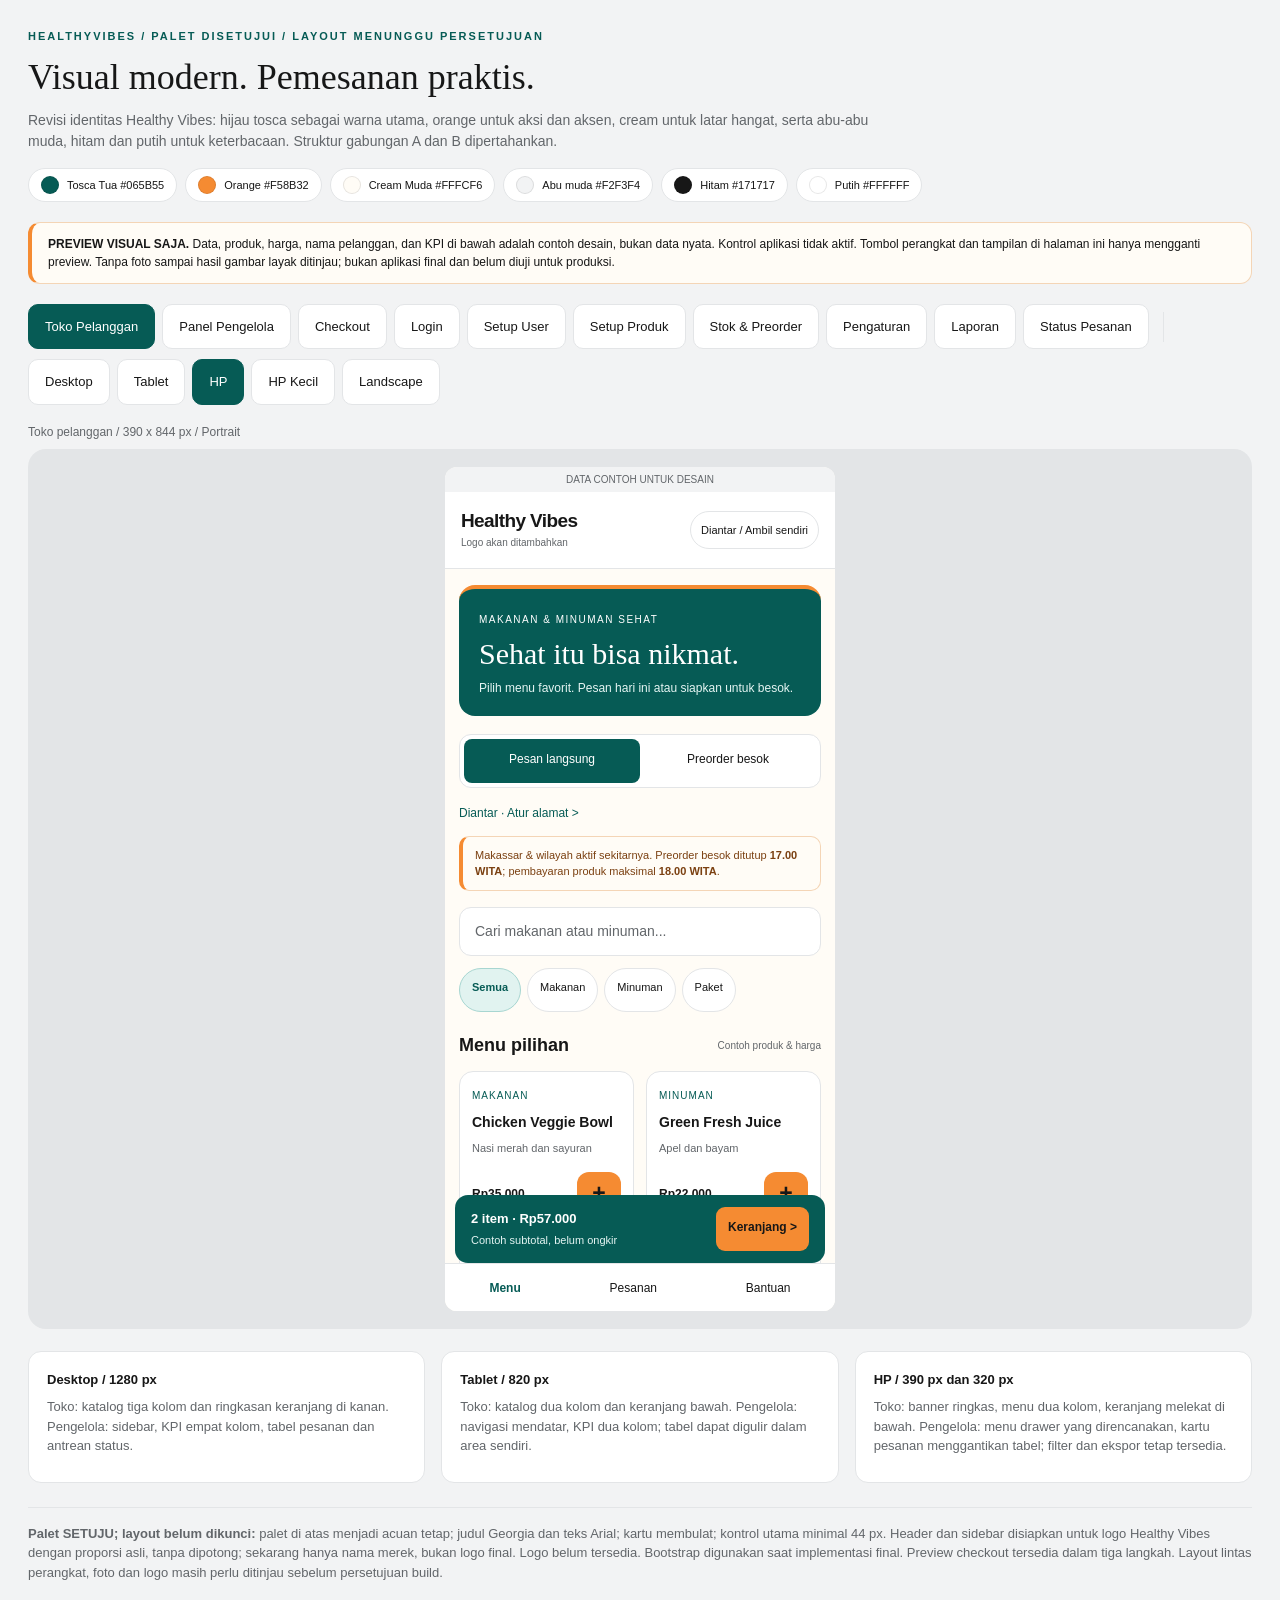
==== commit f89a3296: "update update" ====
--- a/preview-gabungan-responsive.html
+++ b/preview-gabungan-responsive.html
@@ -47,6 +47,10 @@
       <button type="button" data-mode="login" aria-pressed="false">Login</button>
       <button type="button" data-mode="users" aria-pressed="false">Setup User</button>
       <button type="button" data-mode="productSetup" aria-pressed="false">Setup Produk</button>
+      <button type="button" data-mode="stock" aria-pressed="false">Stok &amp; Preorder</button>
+      <button type="button" data-mode="settings" aria-pressed="false">Pengaturan</button>
+      <button type="button" data-mode="reports" aria-pressed="false">Laporan</button>
+      <button type="button" data-mode="orderStatus" aria-pressed="false">Status Pesanan</button>
     </div>
     <span class="separator"></span>
     <div class="group" aria-label="Pilih ukuran perangkat">
@@ -68,6 +72,8 @@
       <div class="group" aria-label="Contoh skenario">
         <button type="button" data-scenario="preorder" aria-pressed="true">Preorder / Antar</button>
         <button type="button" data-scenario="direct" aria-pressed="false">Langsung / Ambil</button>
+        <button type="button" data-scenario="directDelivery" aria-pressed="false">Langsung / Antar</button>
+        <button type="button" data-scenario="preorderPickup" aria-pressed="false">Preorder / Ambil</button>
       </div>
     </div>
   </div>
@@ -204,6 +210,10 @@
   .promo-box h3{font-size:16px;margin-bottom:8px}.promo-fields{display:grid;grid-template-columns:1fr 1fr;gap:12px}
   .promo-fields .field{margin-bottom:0}.old-price{font-size:12px;color:var(--muted);text-decoration:line-through}.promo-price{color:var(--green)}
   @media(max-width:600px){.promo-fields{grid-template-columns:1fr}}
+  .review-grid{display:grid;grid-template-columns:1fr 1fr;gap:18px}.review-grid .panel{height:100%}
+  .review-grid .field{margin:14px 0}.review-grid .wide{grid-column:1/-1}
+  .timeline{border-left:3px solid var(--green);padding-left:16px;margin:14px 0}.timeline p{margin:12px 0}
+  @media(max-width:800px){.review-grid{grid-template-columns:1fr}}
 `;
 const brand = '<span class="brand" aria-label="Healthy Vibes, logo akan ditambahkan">Healthy Vibes<span class="brand-note">Logo akan ditambahkan</span></span>';
 const products = [
@@ -224,15 +234,15 @@
 <section class="hero"><small>Makanan &amp; minuman sehat</small><h1>Sehat itu bisa nikmat.</h1><p>Pilih menu favorit. Pesan hari ini atau siapkan untuk besok.</p></section>
 <div class="layout"><section>
 <div class="controls"><div class="toggle"><span class="choice active">Pesan langsung</span><span class="choice">Preorder besok</span></div><span class="delivery">Diantar &middot; Atur alamat &gt;</span></div>
-<div class="cutoff">Preorder besok ditutup <b>17.00 waktu toko</b>. Dibayar di muka.</div>
+<div class="cutoff">Makassar &amp; wilayah aktif sekitarnya. Preorder besok ditutup <b>17.00 WITA</b>; pembayaran produk maksimal <b>18.00 WITA</b>.</div>
 <div class="search">Cari makanan atau minuman...</div>
 <div class="chips"><span class="chip selected">Semua</span><span class="chip">Makanan</span><span class="chip">Minuman</span><span class="chip">Paket</span></div>
 <div class="section-title"><h2>Menu pilihan</h2><small>Contoh produk &amp; harga</small></div>
 <div class="products">${products.map(p=>`<article class="product"><span class="category">${p[0]}</span><h3>${p[1]}</h3><p>${p[2]}</p><div class="price"><b>${p[3]}</b><span class="plus">+</span></div></article>`).join('')}</div>
-<p class="payment">Transfer bank / QRIS manual atau bayar saat diterima / diambil. Pembayaran manual diverifikasi pengelola. Ketersediaan mengikuti stok dan kuota.</p>
+<p class="payment">Transfer bank / QRIS manual diverifikasi pengelola. Bayar saat diambil hanya untuk pesanan langsung ambil sendiri. Produk antar dan preorder dibayar di muka. Stok langsung terpisah dari kuota preorder per tanggal.</p>
 </section><aside class="basket"><h2>Keranjang Anda</h2><small>Contoh ringkasan pesanan</small>
 <div class="basket-line"><span>1 &times; Chicken Bowl</span><b>Rp35.000</b></div><div class="basket-line"><span>1 &times; Green Juice</span><b>Rp22.000</b></div>
-<div class="total"><b>Subtotal</b><b>Rp57.000</b></div><small>Ongkir dihitung setelah alamat dipilih.</small><span class="cta">Lanjut checkout &gt;</span><p class="payment">Tahap berikut: data penerima, antar/ambil, pembayaran, lalu tinjau pesanan.</p></aside></div>
+<div class="total"><b>Subtotal produk</b><b>Rp57.000</b></div><small>Ongkir GoSend terpisah, dikonfirmasi pengelola. Bukan tarif tetap per wilayah.</small><span class="cta">Lanjut checkout &gt;</span><p class="payment">Tahap berikut: data penerima, antar/ambil, pembayaran, lalu tinjau pesanan.</p></aside></div>
 </main><div class="mobile-cart"><div><b>2 item &middot; Rp57.000</b><br><small>Contoh subtotal, belum ongkir</small></div><span class="continue">Keranjang &gt;</span></div>
 <nav class="mobile-nav"><b>Menu</b><span>Pesanan</span><span>Bantuan</span></nav>`;
 }
@@ -241,52 +251,55 @@
 <div class="admin-shell"><aside class="sidebar">${brand}${['Dashboard','Pesanan','Produk & Stok','Laporan','Setup User','Pengaturan','Keluar'].map((x,i)=>`<div class="side-item ${i===0?'on':''}">${x}</div>`).join('')}<small style="color:#e5f5f3">Contoh tampilan Admin. Menu final mengikuti izin pengguna.</small></aside>
 <div><header class="compact-header">${brand}<span class="pill">Menu &equiv;</span></header>
 <nav class="tablet-nav"><b>Dashboard</b><span>Pesanan</span><span>Produk &amp; Stok</span><span>Laporan</span><span>Setup User</span><span>Pengaturan</span><span>Keluar</span></nav>
-<main class="admin-content"><div class="admin-heading"><div><h1>Ringkasan toko</h1><p>Operasional hari ini &middot; waktu lokal toko</p></div><span class="pill">Pengelola</span></div>
+<main class="admin-content"><div class="admin-heading"><div><h1>Ringkasan toko</h1><p>Operasional hari ini &middot; WITA</p></div><span class="pill">Pengelola</span></div>
 <div class="kpis">${[['Pesanan hari ini','12','Contoh seluruh status'],['Preorder besok','8','Contoh pesanan H-1'],['Belum lunas','3','Perlu verifikasi'],['Penjualan lunas','Rp420.000','Contoh total terverifikasi']].map(k=>`<div class="kpi"><small>${k[0]}</small><strong>${k[1]}</strong><small>${k[2]}</small></div>`).join('')}</div>
 <div class="work"><section class="panel"><h2>Pesanan terbaru</h2><div class="filters"><span class="filter">Cari nomor / nama...</span><span class="filter">Periode: Hari ini</span><span class="filter">Status: Semua</span><span class="filter">Jenis: Semua</span><span class="filter">Urut: Terbaru</span><span class="filter">PDF / Excel</span></div>
 <div class="table-wrap"><table><thead><tr><th>Pesanan</th><th>Pelanggan</th><th>Jenis</th><th>Total</th><th>Status</th><th>Aksi</th></tr></thead><tbody>${orders.map(o=>`<tr><td>${o[0]}</td><td>${o[1]}</td><td>${o[2]}</td><td>${o[3]}</td><td><span class="badge ${o[5]}">${o[4]}</span></td><td>Detail &gt;</td></tr>`).join('')}</tbody></table></div>
 <div class="admin-cards">${orders.map(o=>`<article class="order-card"><div class="order-top"><b>${o[0]} &middot; ${o[1]}</b><span class="badge ${o[5]}">${o[4]}</span></div><p>${o[2]} &middot; <b>${o[3]}</b></p><small>Data contoh, bukan transaksi nyata</small><span class="order-action">Lihat detail / kelola &gt;</span></article>`).join('')}</div>
-<p class="payment">Menampilkan 3 contoh pesanan. Hapus/ubah sesuai izin; riwayat transaksi tetap tersimpan. Ekspor mengikuti filter dan hak akses.</p></section>
-<aside class="panel"><h2>Prioritas operasional</h2><div class="queue"><b>Verifikasi pembayaran</b><small>3 contoh pesanan perlu diperiksa.</small></div><div class="queue"><b>Siapkan preorder besok</b><small>Batas masuk 17.00 waktu toko.</small></div><div class="queue"><b>Periksa stok &amp; kuota</b><small>Pisahkan stok langsung dan kuota preorder.</small></div><p class="payment">Status pembayaran dan pemenuhan ditampilkan terpisah pada detail pesanan.</p></aside></div></main></div></div>`;
+<p class="payment">Menampilkan 3 contoh pesanan. Transaksi tidak dihapus permanen; riwayat tetap tersimpan. Ekspor mengikuti filter dan hak akses.</p></section>
+<aside class="panel"><h2>Prioritas operasional</h2><div class="queue"><b>Verifikasi pembayaran</b><small>Periksa transaksi masuk, bukan foto saja.</small></div><div class="queue"><b>Preorder besok</b><small>Masuk sebelum 17.00, pembayaran maksimal 18.00 WITA. Periksa sebelum membatalkan.</small></div><div class="queue"><b>Refund tertunda</b><small>Contoh Rp90.000 &middot; tenggat 1 x 24 jam sejak konfirmasi pembatalan.</small></div><div class="queue"><b>Periksa stok &amp; kuota</b><small>Pisahkan stok langsung dan kuota preorder.</small></div><p class="payment">Pembayaran, pemenuhan dan refund terpisah. Ongkir dibayar ke kurir bukan kas toko.</p></aside></div></main></div></div>`;
 }
 function checkout(){
-  const pre=scenario==='preorder';
-  const receipt=pre?'Diantar ke alamat':'Ambil sendiri di toko';
-  const payment=pre?'Transfer bank / QRIS manual':'Bayar saat diambil';
-  const total=pre?'Rp67.000':'Rp57.000';
+  const pre=scenario==='preorder'||scenario==='preorderPickup';
+  const delivery=scenario==='preorder'||scenario==='directDelivery';
+  const receipt=delivery?'Diantar via GoSend':'Ambil sendiri di toko';
+  const payment=pre||delivery?'Transfer bank / QRIS manual':'Bayar saat diambil';
+  const total='Rp57.000';
   const summary=`<aside class="checkout-summary"><h2>Ringkasan pesanan</h2><small>Seluruh nilai adalah contoh desain</small>
     <div class="summary-item">1 &times; Chicken Veggie Bowl<br><b>Rp35.000</b></div>
     <div class="summary-item">1 &times; Green Fresh Juice<br><b>Rp22.000</b></div>
     <div class="summary-row"><span>Subtotal</span><b>Rp57.000</b></div>
-    <div class="promo-box"><h3>Punya voucher?</h3><div class="input-demo">Masukkan kode voucher</div><span class="cta">Gunakan (mockup)</span><p class="hint">Voucher tidak dapat digabung dengan diskon produk. Belum ada voucher diterapkan. Syarat dan potongan diverifikasi backend pada aplikasi final.</p></div>
-    <div class="summary-row"><span>Ongkir contoh</span><b>${pre?'Rp10.000':'Rp0'}</b></div>
-    <div class="summary-row grand"><span>Total contoh</span><b>${total}</b></div>
-    <p class="payment">${pre?'Preorder besok, diantar.':'Pesanan langsung, ambil sendiri.'} Total final dihitung backend sesuai produk, alamat, dan tarif toko.</p></aside>`;
+    <div class="promo-box"><h3>Punya voucher?</h3><div class="input-demo">Masukkan kode voucher</div><span class="cta">Gunakan (mockup)</span><p class="hint">Minimum belanja dihitung dari seluruh subtotal produk sebelum voucher, termasuk harga promo produk diskon, tanpa ongkir. Voucher hanya memotong produk non-diskon. Belum ada voucher diterapkan. Syarat dan potongan diverifikasi backend pada aplikasi final.</p></div>
+    <div class="summary-row"><span>Ongkir GoSend</span><b>${delivery?'Belum dikonfirmasi':'Tidak ada'}</b></div>
+    <div class="summary-row grand"><span>Pembayaran produk</span><b>${total}</b></div>
+    <p class="payment">Contoh sebelum voucher. Nilai produk dihitung ulang backend; ongkir bukan bagian pembayaran produk.</p>
+    ${delivery?'<div class="cutoff" style="margin-top:14px">Pilihan Anda: ongkir dibayar ke kurir saat tiba. Dukungan layanan di Makassar masih perlu dicek sebelum pengantaran dibuka.</div>':''}</aside>`;
   let body='';
   if(checkoutStep===1)body=`<h2>Data penerima</h2><div class="fields">
     <div class="field"><b>Nama penerima *</b><div class="input-demo">Pelanggan Contoh</div></div>
     <div class="field"><b>Nomor HP *</b><div class="input-demo">08xx xxxx xxxx</div><p class="hint">Digunakan untuk koordinasi pesanan.</p></div>
-    <div class="field wide"><b>Cara menerima pesanan</b><div class="toggle"><span class="choice ${pre?'active':''}">Diantar</span><span class="choice ${pre?'':'active'}">Ambil sendiri</span></div></div>
-    ${pre?`<div class="field wide"><b>Wilayah pengantaran *</b><div class="input-demo">Wilayah contoh &middot; ongkir Rp10.000</div></div>
+    <div class="field wide"><b>Cara menerima pesanan</b><div class="toggle"><span class="choice ${delivery?'active':''}">Diantar</span><span class="choice ${delivery?'':'active'}">Ambil sendiri</span></div></div>
+    ${delivery?`<div class="field wide"><b>Wilayah pengantaran *</b><div class="input-demo">Pilih wilayah aktif dari pengaturan Admin</div><p class="hint">Makassar dan sekitarnya, bukan seluruh Sulawesi Selatan. Wilayah tidak menentukan tarif ongkir.</p></div>
     <div class="field wide"><b>Alamat lengkap *</b><div class="input-demo address">Alamat contoh, nomor rumah dan patokan.</div><p class="hint">Alamat wajib untuk pengantaran; wilayah harus dilayani toko.</p></div>`:
     `<div class="field wide"><b>Lokasi pengambilan</b><div class="input-demo">Healthy Vibes &middot; alamat toko akan diatur</div><p class="hint">Tidak perlu alamat pengantaran. Jam layanan mengikuti pengaturan toko.</p></div>`}
-    <div class="field wide"><b>Waktu penerimaan</b><div class="input-demo">${pre?'Besok &middot; slot contoh 11.00-12.00':'Hari ini &middot; slot tersedia dari toko'}</div><p class="hint">Slot dan jam operasional ini usulan, belum ditetapkan.</p></div>
+    <div class="field wide"><b>Waktu ${delivery?'penerimaan yang diminta':'pengambilan'} (WITA)</b><div class="input-demo">${pre?'Besok &middot; pilih waktu tersedia':'Hari ini &middot; pilih waktu tersedia'}</div><p class="hint">Daftar mengikuti hari/jam layanan dan interval Admin${pre?'':', serta minimal persiapan pesanan langsung'}. ${delivery?'Waktu tiba GoSend tidak dijamin.':''} Nilai jadwal nyata belum diisi.</p></div>
     <div class="field wide"><b>Catatan (opsional)</b><div class="input-demo address">Contoh: dressing dipisah.</div></div></div>`;
   if(checkoutStep===2)body=`<h2>Pilih pembayaran</h2>
-    <div class="option ${pre?'selected':''}"><b>Transfer bank / QRIS manual</b><p>Instruksi rekening atau QRIS toko ditampilkan setelah pesanan tersimpan. Bukan pembayaran otomatis.</p></div>
-    <div class="option ${pre?'unavailable':'selected'}"><b>Bayar saat ${pre?'diterima / diambil':'diambil'}</b><p>${pre?'Tidak tersedia untuk preorder: pembayaran wajib di muka.':'Tersedia untuk pesanan langsung; pengelola mencatat pembayaran yang benar-benar diterima.'}</p></div>
-    <div class="cutoff">${pre?'Preorder untuk besok ditutup pukul 17.00 waktu toko.':'Pesanan langsung mengikuti stok dan jam layanan.'}</div>
-    <p class="payment">Bukti transfer tidak otomatis membuat pesanan lunas. Pengelola harus memeriksa transaksi masuk. Batas pembayaran dan penahanan stok/kuota perlu disepakati dalam blueprint.</p>`;
+    <div class="option ${pre||delivery?'selected':''}"><b>Transfer bank / QRIS manual</b><p>Instruksi rekening atau QRIS toko ditampilkan setelah pesanan tersimpan. Bukan pembayaran otomatis.</p></div>
+    <div class="option ${pre||delivery?'unavailable':'selected'}"><b>Bayar produk saat diambil</b><p>${pre||delivery?'Tidak tersedia: preorder wajib dibayar di muka dan produk antar harus lunas sebelum dikirim.':'Tersedia hanya untuk pesanan langsung ambil sendiri; pengelola mencatat pembayaran yang diterima.'}</p></div>
+    <div class="cutoff">${pre?'Preorder besok ditutup 17.00 WITA; pembayaran produk maksimal 18.00 WITA pada hari pemesanan.':'Pesanan langsung mengikuti stok, jam layanan dan minimal persiapan.'}</div>
+    <p class="payment">Bukti transfer bukan bukti lunas. Pengelola memeriksa transaksi masuk. Stok/kuota ditahan saat pesanan berhasil dibuat, bukan saat masuk keranjang. Preorder belum terverifikasi diperiksa setelah 18.00 WITA sebelum dibatalkan.</p>`;
   if(checkoutStep===3)body=`<h2>Tinjau sebelum memesan</h2>
     <div class="review-section"><b>Penerima</b><p>Pelanggan Contoh &middot; 08xx xxxx xxxx</p></div>
-    <div class="review-section"><b>${receipt}</b><p>${pre?'Alamat contoh dalam wilayah yang dilayani.':'Alamat dan petunjuk lokasi toko akan ditampilkan.'}</p></div>
-    <div class="review-section"><b>${pre?'Preorder besok':'Pesanan langsung hari ini'}</b><p>${pre?'Slot contoh 11.00-12.00, waktu lokal toko.':'Slot pengambilan mengikuti konfirmasi toko.'}</p></div>
-    <div class="review-section"><b>Pembayaran: ${payment}</b><p>${pre?'Status awal belum lunas; instruksi pembayaran ditampilkan setelah tersimpan.':'Status awal belum lunas; dibayar saat diambil.'}</p></div>
+    <div class="review-section"><b>${receipt}</b><p>${delivery?'Alamat contoh dalam wilayah aktif; tarif GoSend dikonfirmasi pengelola.':'Alamat dan petunjuk lokasi toko akan ditampilkan.'}</p></div>
+    <div class="review-section"><b>${pre?'Preorder besok':'Pesanan langsung hari ini'}</b><p>Waktu dipilih dari jadwal yang diatur Admin, WITA. ${delivery?'Penerimaan merupakan waktu yang diminta, bukan jaminan tiba kurir.':''}</p></div>
+    <div class="review-section"><b>Pembayaran: ${payment}</b><p>${pre||delivery?'Status awal belum lunas; instruksi pembayaran ditampilkan setelah tersimpan.':'Status awal belum lunas; dibayar saat diambil.'}</p></div>
     <div class="cutoff" style="margin-top:16px">Setelah tersimpan, pelanggan mendapat nomor pesanan dan akses status pribadi. Status pemenuhan dan pembayaran ditampilkan terpisah.</div>
-    <p class="privacy">Kebijakan perubahan, pembatalan dan pembayaran perlu ditetapkan sebelum build. Pada aplikasi final, pelanggan dapat kembali memperbaiki data sebelum konfirmasi.</p>`;
+    <div class="promo-box"><h3>Kebijakan pembatalan</h3><p>Sebelum persiapan: permintaan pelanggan harus disetujui pengelola, pengembalian 90% dari pembayaran produk yang diterima. Setelah persiapan dimulai: pembatalan pelanggan tidak diperbolehkan.</p><p>Jika toko membatalkan karena tidak dapat memenuhi pesanan: pengembalian produk 100%. Refund manual maksimal 1 x 24 jam sejak pembatalan dikonfirmasi; ongkir terpisah.</p></div>
+    <p class="privacy">Pada aplikasi final, kebijakan tampil sebelum pemesanan; pelanggan dapat kembali memperbaiki data. Tidak ada pesanan yang dibuat melalui mockup ini.</p>`;
   return `<div class="mock-label">CHECKOUT CONTOH / TIDAK ADA PESANAN ATAU PEMBAYARAN NYATA</div>
     <header class="header">${brand}<span class="pill">Checkout</span></header><main class="content checkout-content">
-    <h1 class="checkout-title">Selesaikan pesanan Anda.</h1><small>${pre?'Contoh preorder / antar':'Contoh pesanan langsung / ambil sendiri'}</small>
+    <h1 class="checkout-title">Selesaikan pesanan Anda.</h1><small>Contoh ${pre?'preorder':'langsung'} / ${delivery?'antar':'ambil sendiri'}</small>
     <nav class="progress">${['Penerima','Pembayaran','Tinjau pesanan'].map((s,i)=>`<span class="${checkoutStep===i+1?'current':''}">${i+1}. ${s}</span>`).join('')}</nav>
     <div class="checkout-layout"><section class="checkout-panel">${body}
     <div class="checkout-actions"><span>Kembali</span><span class="forward">${checkoutStep===3?'Buat pesanan (mockup)':'Lanjut (mockup)'}</span></div>
@@ -337,7 +350,7 @@
       <div class="field"><b>Kategori *</b><div class="input-demo">Makanan &nbsp; &#9662;</div><p class="hint">Contoh pilihan: Makanan, Minuman, Paket.</p></div>
       <div class="field"><b>Nama produk *</b><div class="input-demo">Chicken Veggie Bowl</div></div>
       <div class="field"><b>Harga produk (Rp) *</b><div class="input-demo">35.000</div><p class="hint">Harga dalam rupiah, bukan teks bebas. Nilai ini hanya contoh.</p></div>
-      <div class="promo-box"><h3>Diskon produk (opsional)</h3><p class="hint">Usulan pengaturan, belum aturan final. Contoh diskon 10% dari Rp35.000 menjadi Rp31.500.</p>
+      <div class="promo-box"><h3>Diskon produk (opsional) &middot; khusus Admin</h3><p class="hint">Kontrol promo hanya tersedia untuk Admin pada aplikasi final; Operator tidak dapat mengubah diskon melalui penyimpanan produk. Contoh diskon 10% dari Rp35.000 menjadi Rp31.500.</p>
       <div class="promo-fields">
       <div class="field"><b>Status diskon</b><div class="input-demo">Aktif &middot; contoh</div></div>
       <div class="field"><b>Jenis potongan</b><div class="input-demo">Persen (%) / Nominal (Rp)</div></div>
@@ -352,25 +365,68 @@
     <div class="table-wrap"><table><thead><tr><th>Nama produk</th><th>Kategori</th><th>Harga</th><th>Foto</th><th>Aksi</th></tr></thead><tbody>${products.map(p=>`<tr><td>${p[1]}</td><td>${p[0]}</td><td>${p[3]}</td><td>Belum diunggah</td><td>Ubah / Nonaktifkan</td></tr>`).join('')}</tbody></table></div>
     <div class="admin-cards">${products.map(p=>`<article class="order-card"><span class="category">${p[0]}</span><p><b>${p[1]}</b></p><div class="price"><b>${p[3]}</b></div><small>Foto belum diunggah &middot; data contoh</small><div class="account-actions"><span>Ubah</span><span>Nonaktifkan</span></div></article>`).join('')}</div>
     </section>
-    <section class="checkout-panel setup-list"><div class="editor-title"><h2>Setup Voucher</h2><p>Usulan voucher tingkat pesanan; berbeda dari diskon produk. Seluruh nilai berikut contoh, tidak tersimpan.</p></div>
+    <section class="checkout-panel setup-list"><div class="editor-title"><h2>Setup Voucher &middot; khusus Admin</h2><p>Hanya Admin dapat membuat, mengubah, mengaktifkan atau menonaktifkan voucher. Seluruh nilai berikut contoh, tidak tersimpan.</p></div>
       <div class="promo-fields">
       <div class="field"><b>Kode voucher unik</b><div class="input-demo">SEHAT10 &middot; contoh</div></div>
       <div class="field"><b>Status voucher</b><div class="input-demo">Aktif / Nonaktif</div></div>
       <div class="field"><b>Jenis dan nilai potongan</b><div class="input-demo">Persen / Rupiah &middot; contoh 10%</div></div>
-      <div class="field"><b>Minimum belanja produk</b><div class="input-demo">Rp50.000 &middot; contoh</div></div>
+      <div class="field"><b>Minimum belanja produk</b><div class="input-demo">Rp50.000 &middot; contoh</div><p class="hint">Seluruh subtotal produk sebelum voucher, termasuk harga promo produk diskon; tidak termasuk ongkir.</p></div>
       <div class="field"><b>Maksimum potongan</b><div class="input-demo">Rp10.000 &middot; contoh</div></div>
       <div class="field"><b>Periode berlaku (WITA)</b><div class="input-demo">Tanggal mulai - selesai</div></div>
-      <div class="field"><b>Kuota penggunaan total</b><div class="input-demo">100 pesanan &middot; contoh</div></div>
       <div class="field"><b>Berlaku untuk</b><div class="input-demo">Langsung / Preorder / Keduanya</div></div>
       </div>
       <div class="checkout-actions"><span>Batal</span><span class="forward">Simpan Voucher (mockup)</span></div>
-      <p class="privacy"><b>Aturan disetujui: voucher tidak dapat digabung dengan diskon produk.</b> Rekomendasi: voucher memotong nilai produk, bukan ongkir GoSend. Perlakuan keranjang campuran, izin pengelola promo dan aturan kuota belum disepakati. Kuota, masa berlaku dan hitungan harus diperiksa backend, termasuk saat pemesanan bersamaan.</p>
+      <p class="privacy"><b>Aturan disetujui: voucher tanpa kuota penggunaan, mengikuti masa berlaku dan syarat promo. Minimum belanja dari seluruh subtotal produk sebelum voucher, termasuk harga promo produk diskon, tanpa ongkir. Voucher hanya memotong produk non-diskon. Pengaturan diskon dan voucher hanya untuk Admin.</b> Rekomendasi: voucher tidak memotong ongkir GoSend. Izin, syarat, masa berlaku dan hitungan harus diperiksa backend. Batas stok/kuota produksi produk tetap berlaku.</p>
     </section></main>`;
+}
+function reviewPage(title,description,body,role='Admin'){
+  return `<div class="mock-label">PREVIEW REVIEW / DATA CONTOH / KONTROL TIDAK AKTIF</div><header class="header">${brand}<span class="pill">${role}</span></header><main class="admin-content product-setup"><div class="admin-heading"><div><h1>${title}</h1><p>${description}</p></div></div>${body}</main>`;
+}
+function stock(){
+  return reviewPage('Stok & Preorder','Ketersediaan terpisah per produk dan tanggal. Contoh angka, bukan stok nyata.',`
+  <div class="review-grid"><section class="panel"><h2>Stok siap jual hari ini</h2><div class="field"><b>Produk</b><div class="input-demo">Chicken Veggie Bowl</div></div>
+  <div class="kpis"><div class="kpi"><small>Stok contoh</small><strong>20</strong></div><div class="kpi"><small>Ditahan pesanan</small><strong>4</strong></div></div><p>Tersedia: <b>16 porsi</b></p>
+  <div class="field"><b>Penyesuaian stok</b><div class="input-demo">Tambah / Kurangi &middot; jumlah dan alasan</div></div><span class="cta">Simpan penyesuaian (mockup)</span></section>
+  <section class="panel"><h2>Kuota preorder per tanggal</h2><div class="field"><b>Produk</b><div class="input-demo">Chicken Veggie Bowl</div></div>
+  <div class="field"><b>Tanggal penerimaan (WITA)</b><div class="input-demo">Besok &middot; contoh tanggal</div></div>
+  <div class="kpis"><div class="kpi"><small>Kuota contoh</small><strong>30</strong></div><div class="kpi"><small>Ditahan pesanan</small><strong>8</strong></div></div><p>Tersedia: <b>22 porsi</b></p><span class="cta">Atur kuota (mockup)</span></section>
+  <section class="panel wide"><h2>Riwayat perubahan</h2><article class="order-card"><b>Contoh: tambah stok 20 porsi</b><p>Admin Contoh &middot; alasan: produksi siap jual</p></article>
+  <p class="payment">Stok/kuota ditahan saat pesanan berhasil dibuat. Pembayaran tidak mengurangi lagi. Pembatalan dikonfirmasi melepas penahanan satu kali; produk terpakai tidak otomatis menjadi stok siap jual. Riwayat dan pencegahan pesanan berlebih diperiksa backend.</p></section></div>`,'Admin / Operator');
+}
+function settings(){
+  return reviewPage('Pengaturan Toko','Khusus Admin. Nilai nyata harus diisi sebelum toko dibuka.',`
+  <div class="review-grid"><section class="panel"><h2>Identitas & pembayaran</h2>
+  <div class="upload-area"><strong>Upload logo Healthy Vibes</strong><p>File logo belum tersedia; proporsi asli dipertahankan.</p><span class="cta">Pilih Logo (mockup)</span></div>
+  <div class="field"><b>Alamat toko</b><div class="input-demo address">Alamat pengambilan dan titik jemput kurir</div></div>
+  <div class="field"><b>Kontak toko</b><div class="input-demo">Nomor kontak akan diisi</div></div>
+  <div class="field"><b>Rekening / QRIS manual</b><div class="input-demo">Data pembayaran usaha akan diisi</div></div></section>
+  <section class="panel"><h2>Jadwal & cakupan</h2><div class="field"><b>Zona waktu</b><div class="input-demo">WITA &middot; Asia/Makassar</div></div>
+  <div class="field"><b>Hari dan jam layanan</b><div class="input-demo">Pilih hari &middot; jam buka / tutup</div></div>
+  <div class="field"><b>Interval pilihan waktu (menit)</b><div class="input-demo">Diatur Admin &middot; nilai belum diisi</div></div>
+  <div class="field"><b>Minimal persiapan langsung (menit)</b><div class="input-demo">Diatur Admin &middot; nilai belum diisi</div></div>
+  <div class="field"><b>Daftar wilayah aktif</b><div class="input-demo">Tambah wilayah Makassar dan sekitarnya</div></div><p class="hint">Tidak memuat tarif wilayah. Ongkir mengikuti GoSend.</p></section>
+  <section class="panel"><h2>Aturan yang disetujui</h2><p>Preorder: batas 17.00 WITA; bayar maksimal 18.00 WITA.</p><p>Refund pelanggan sebelum persiapan: 90%. Toko membatalkan: 100%. Tenggat 1 x 24 jam.</p><p>Setelah persiapan: tidak menerima pembatalan pelanggan.</p><p class="hint">Ini tampilan ringkasan, bukan izin mengubah aturan bisnis.</p></section>
+  <section class="panel"><h2>Backup & kesiapan layanan</h2><p class="hint">Rekomendasi baru: backup harian, retensi 30 hari; belum disetujui.</p><span class="cta">Buat Backup (mockup)</span><div class="field"><b>Backup terakhir</b><div class="input-demo">Belum ada &middot; tidak tersambung database</div></div><div class="cutoff">GoSend: pembayaran ongkir langsung ke kurir belum diverifikasi di Makassar. Jangan buka alur pengantaran ini sebelum dukungan dipastikan.</div><p class="privacy">Restore hanya Admin, dengan konfirmasi dan pengujian salinan dahulu; tidak ada backup atau restore nyata dalam preview.</p></section></div><span class="cta">Simpan Pengaturan (mockup)</span>`);
+}
+function reports(){
+  return reviewPage('Laporan Penjualan','Usulan kolom dan ringkasan. Semua angka sintetis untuk review.',`
+  <section class="panel"><div class="filters"><span class="filter">Periode WITA: contoh hari ini</span><span class="filter">Kategori: Semua</span><span class="filter">Jenis: Semua</span><span class="filter">Status: Semua</span><span class="filter">PDF (mockup)</span><span class="filter">Excel .xlsx (mockup)</span><span class="filter">Cetak (mockup)</span></div>
+  <div class="kpis"><div class="kpi"><small>Produk sebelum voucher</small><strong>Rp50.000</strong></div><div class="kpi"><small>Voucher</small><strong>Rp2.000</strong></div><div class="kpi"><small>Pembayaran diterima</small><strong>Rp48.000</strong></div><div class="kpi"><small>Refund selesai</small><strong>Rp43.200</strong></div></div>
+  <article class="order-card"><b>HV-DEMO &middot; contoh pembatalan pelanggan</b><p>Produk diskon Rp30.000 + non-diskon Rp20.000. Voucher 10% hanya memotong Rp20.000.</p><p>Pembayaran produk Rp48.000; refund 90% Rp43.200.</p><div class="summary-row"><span>Penerimaan dikurangi refund</span><b>Rp4.800</b></div><p class="hint">Bukan laba dan bukan nilai produk terjual; status pesanan batal. Ongkir ke kurir tidak dihitung sebagai kas toko.</p></article>
+  <p class="payment">PDF, .xlsx dan cetak memakai data, filter dan izin yang sama. Usulan laporan tambahan: pembayaran, refund, preorder/produksi, mutasi stok. Kontrol belum mengekspor file nyata.</p></section>`,'Admin / Viewer');
+}
+function orderStatus(){
+  return reviewPage('Status Pesanan','Contoh tampilan pelanggan melalui akses privat, bukan pencarian publik.',`
+  <div class="review-grid"><section class="panel"><h2>HV-DEMO &middot; Preorder antar</h2><p>Pembayaran produk: <span class="badge">Lunas terverifikasi</span></p><p>Pemenuhan: <span class="badge wait">Dikonfirmasi &middot; belum disiapkan</span></p><p>Waktu diminta: besok, dari jadwal toko (WITA).</p>
+  <div class="timeline"><p>Pesanan berhasil dibuat &middot; kuota ditahan.</p><p>Pembayaran diperiksa pengelola.</p><p>Menunggu persiapan &middot; contoh tahap aktif.</p></div>
+  <h2>Pengantaran</h2><p>GoSend dipesan pengelola. Tarif: belum dikonfirmasi.</p><p class="hint">Pilihan: ongkir dibayar pelanggan ke kurir saat tiba. Dukungan Makassar masih perlu diperiksa. Tiba tidak otomatis berarti ongkir lunas.</p></section>
+  <section class="panel"><h2>Permintaan Pembatalan</h2><div class="field"><b>Alasan pelanggan</b><div class="input-demo address">Tuliskan alasan &middot; mockup</div></div><span class="cta">Ajukan Pembatalan (mockup)</span><p class="payment">Hanya sebelum persiapan; memerlukan persetujuan pengelola. Permintaan tidak otomatis membatalkan atau melepas kuota.</p><div class="promo-box"><h3>Ringkasan kebijakan</h3><p>Refund pelanggan 90% sebelum persiapan, refund toko 100% bila tidak dapat memenuhi pesanan. Manual maksimal 1 x 24 jam setelah pembatalan dikonfirmasi.</p><p>Setelah persiapan dimulai, pembatalan pelanggan tidak diperbolehkan.</p></div></section>
+  <section class="panel wide"><h2>Contoh refund pesanan lain</h2><p>HV-REFUND &middot; pembayaran Rp100.000; refund pelanggan Rp90.000.</p><p>Status pesanan: batal. Status refund: <span class="badge wait">Menunggu transfer manual</span></p><p>Jatuh tempo: 24 jam setelah waktu pembatalan dikonfirmasi, WITA.</p><p class="privacy">Nomor pesanan saja bukan bukti akses. Rancangan akses privat masih perlu verifikasi keamanan. Tidak ada data pelanggan atau token nyata dalam preview.</p></section></div>`,'Pelanggan / akses privat');
 }
 const frame=document.getElementById('preview'), wrap=document.getElementById('frame-wrap');
 const sizes={desktop:[1280,850],tablet:[820,1000],mobile:[390,844],small:[320,740]};
-const modeLabels={shop:'Toko pelanggan',admin:'Panel pengelola',checkout:'Checkout',login:'Login',users:'Setup User',productSetup:'Setup Produk'};
-let mode='productSetup',device='mobile',landscape=false,checkoutStep=1,scenario='preorder';
+const modeLabels={shop:'Toko pelanggan',admin:'Panel pengelola',checkout:'Checkout',login:'Login',users:'Setup User',productSetup:'Setup Produk',stock:'Stok & Preorder',settings:'Pengaturan',reports:'Laporan',orderStatus:'Status Pesanan'};
+let mode='shop',device='mobile',landscape=false,checkoutStep=1,scenario='preorder';
 function fit(){
   let [w,h]=sizes[device];if(landscape && device!=='desktop') [w,h]=[h,w];
   const available=wrap.parentElement.clientWidth- (matchMedia('(max-width:650px)').matches?16:36);
@@ -381,7 +437,7 @@
   frame.title=`Preview ${modeLabels[mode]} ${w} x ${h} px`;
 }
 function render(){
-  const views={shop,admin,checkout,login,users,productSetup};
+  const views={shop,admin,checkout,login,users,productSetup,stock,settings,reports,orderStatus};
   frame.srcdoc=`<!doctype html><html lang="id"><head><meta charset="utf-8"><meta name="viewport" content="width=device-width,initial-scale=1"><style>${shared}</style></head><body>${views[mode]()}</body></html>`;
   document.getElementById('checkout-tools').hidden=mode!=='checkout';
   document.querySelectorAll('[data-step]').forEach(b=>b.setAttribute('aria-pressed',String(Number(b.dataset.step)===checkoutStep)));
